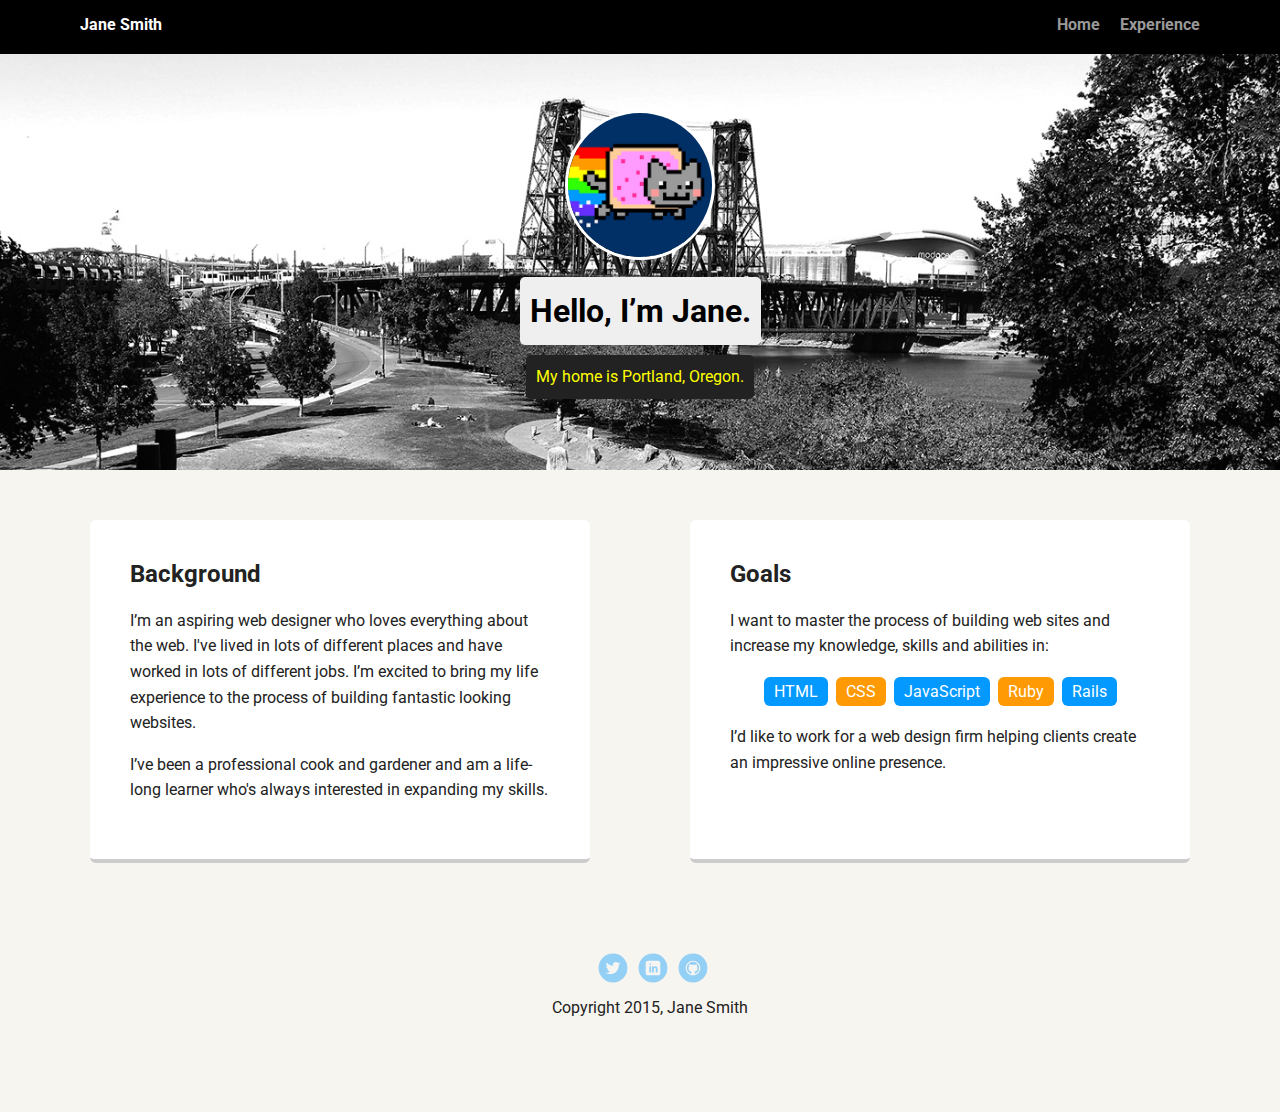
==== index.html @ 80c70e49 "step 1: commit project files" ====
<!doctype html>
<html lang="en">
<head>
  <meta charset="utf-8">
  <title>Jane Smith's Profile</title>
  <meta name="viewport" content="width=device-width, initial-scale=1.0">
  <link rel="stylesheet" href="styles.css">
  <link href="https://fonts.googleapis.com/css?family=Muli%7CRoboto:400,300,500,700,900" rel="stylesheet"></head>
  <body>

    <div class="main-nav">
        <ul class="nav">
          <li class="name">Jane Smith</li>
          <li><a href="#">Home</a></li>
          <li><a href="#">Experience</a></li>
        </ul>
    </div>

    <header>
      <img src="images/me.png" alt="Drawing of Jane Smith" class="profile-image">
      <h1 class="tag name">Hello, I’m Jane.</h1>
      <p class="tag location">My home is Portland, Oregon.</p>
    </header>

    <main class="flex">
      <div class="card">
        <h2>Background</h2>
        <p>I’m an aspiring web designer who loves everything about the web. I've lived in lots of different places and have worked in lots of different jobs. I’m excited to bring my life experience to the process of building fantastic looking websites.</p>
        <p>I’ve been a professional cook and gardener and am a life-long learner who's always interested in expanding my skills.</p>
      </div> 

      <div class="card">
        <h2>Goals</h2>
        <p>I want to master the process of building web sites and increase my knowledge, skills and abilities in:</p>
        <ul class="skills">
          <li>HTML</li>
          <li>CSS</li>
          <li>JavaScript</li>
          <li>Ruby</li>
          <li>Rails</li>
        </ul>
        <p>I’d like to work for a web design firm helping clients create an impressive online presence.</p>
      </div> 

    </main>
    <footer>
      <ul>
        <li><a href="#" class="social twitter">Twitter</a></li>
        <li><a href="#" class="social linkedin">LinkedIn</a></li>
        <li><a href="#" class="social github">Github</a></li>
      </ul>
      <p class="copyright">Copyright 2015, Jane Smith</p>
    </footer>
  </body>
  </html>
---- styles.css ----
/* Global Layout Set-up */
* { 
  box-sizing: border-box;
}
  
body {
  margin: 0;
  padding: 0;
  text-align: center;
  font-family: 'Roboto', sans-serif;
  color: #222;
  background: #f7f5f0;
}
/* Link Styles */

a {
  text-decoration: none;
  color: #999;
}
a:hover {
  color: #6633ff;
}

/* Section Styles */

.main-nav {
  width: 100%;
  background: black;
  min-height: 30px;
  padding: 10px;
  position: fixed;
  text-align: center;
}
.nav {
  display: flex;
  justify-content: space-around;
  font-weight: 700;
  list-style-type: none;
  margin: 0 auto;
  padding: 0;
}

.nav .name {
    display: block;
    margin-right: auto;
    color: white;
}
.nav li {
  padding: 5px 10px 10px 10px;
}
.nav a {
  transition: all .5s;
}
.nav a:hover {
  color: white
}

header {
  text-align: center;
  background: url('images/portland.jpg') no-repeat top center ;
  background-size: cover;
  overflow: hidden;
  padding-top: 60px;
}
header {
  line-height: 1.5;
}
header .profile-image {
  margin-top: 50px;
  width: 150px;
  height: 150px;
  border-radius: 50%;
  border: 3px solid white;
  transition: all .5s;
}
header .profile-image:hover {
  transform: scale(1.2) rotate(5deg);
}
.tag {
  background-color: #efefef;
  color: black;
  padding: 10px;
  border-radius: 5px;
  display: table;
  margin: 10px auto;
} 
.location {
  background-color: #222;
  color: yellow;
}
.card {
  margin: 30px;
  padding: 20px 40px 40px;
  max-width: 500px;
  text-align: left;
  background: #fff;
  border-bottom: 4px solid #ccc;
  border-radius: 6px;
  transition: all .5s;
}
.card:hover {
  border-color: #ff99ff;
}

ul.skills {
  padding: 0;
  text-align: center;
}

.skills li {
  border-radius: 6px;
  display: inline-block;
  background: #ff9904;
  color: white;
  padding: 5px 10px;
  margin: 2px;
}

.skills li:nth-child(odd) {
  background: #0399ff;
}

footer {
  width: 100%;
  min-height: 30px;
  padding: 20px 0 40px 20px;
}

footer .copyright {
  top: -8px;
  font-size: .75em;
}

footer ul {
  list-style-type: none;
  margin: 0;
  padding: 0;
}

footer ul li {
  display: inline-block;
}

a.social {
  display: inline-block;
  text-indent: -9999px;
  margin-left: 5px;
  width: 30px;
  height: 30px;
  background-size: 30px 30px;
  opacity: .4;
  transition: all .5s;
}
a.twitter {
  background-image: url(images/twitter.svg);
}
a.linkedin {
  background-image: url(images/linkedin.svg);
}
a.github {
  background-image: url(images/github.svg);
}
a.social:hover {
  opacity: 1;
}
.clearfix {
  clear: both;
}

/* Styles for larger screens */
@media screen and (min-width: 720px) {
  
  .flex {
      display: -ms-flexbox;      /* TWEENER - IE 10 */
      display: flex; 
      max-width: 1200px;
      -ms-flex-pack: distribute;
      justify-content: space-around;
      margin: 0 auto;
  }

  header {
    min-height: 470px;
  }

  .nav {
    max-width: 1200px;
    padding: 0 30px;
  }


  main {
    padding-top: 20px;
  }

  main p {
    line-height: 1.6em;
  }

  footer {
    font-size: 1.3em;
    max-width: 1200px;
    margin: 40px auto;
  }

}
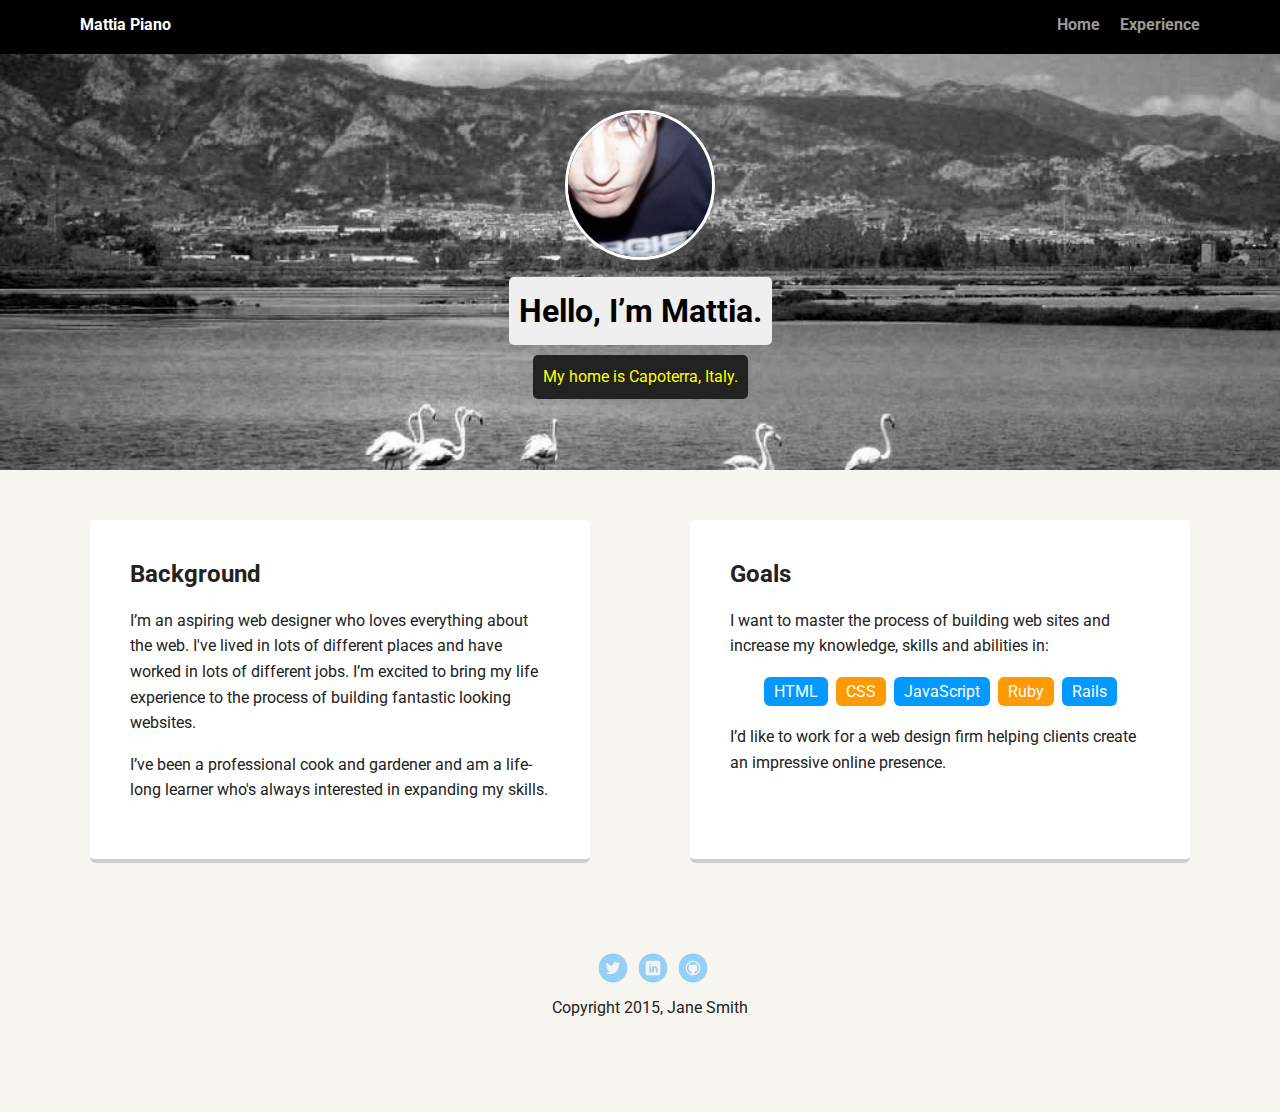
==== commit 75a6df4a: "add personal images" ====
--- a/index.html
+++ b/index.html
@@ -2,24 +2,24 @@
 <html lang="en">
 <head>
   <meta charset="utf-8">
-  <title>Jane Smith's Profile</title>
+  <title>Mattia Piano's Profile</title>
   <meta name="viewport" content="width=device-width, initial-scale=1.0">
   <link rel="stylesheet" href="styles.css">
   <link href="https://fonts.googleapis.com/css?family=Muli%7CRoboto:400,300,500,700,900" rel="stylesheet"></head>
   <body>
 
-    <div class="main-nav">
+  <div class="main-nav">
         <ul class="nav">
-          <li class="name">Jane Smith</li>
+          <li class="name">Mattia Piano</li>
           <li><a href="#">Home</a></li>
           <li><a href="#">Experience</a></li>
         </ul>
     </div>
 
     <header>
-      <img src="images/me.png" alt="Drawing of Jane Smith" class="profile-image">
-      <h1 class="tag name">Hello, I’m Jane.</h1>
-      <p class="tag location">My home is Portland, Oregon.</p>
+      <img src="images/me.jpg" alt="Drawing of Jane Smith" class="profile-image">
+      <h1 class="tag name">Hello, I’m Mattia.</h1>
+      <p class="tag location">My home is Capoterra, Italy.</p>
     </header>
 
     <main class="flex">
@@ -45,9 +45,9 @@
     </main>
     <footer>
       <ul>
-        <li><a href="#" class="social twitter">Twitter</a></li>
-        <li><a href="#" class="social linkedin">LinkedIn</a></li>
-        <li><a href="#" class="social github">Github</a></li>
+        <li><a href="https://twitter.com/intent/tweet?screen_name=hypnosdesign" class="social twitter">Twitter</a></li>
+        <li><a href="https://www.linkedin.com/in/mattia-p-a04a47b8" class="social linkedin">LinkedIn</a></li>
+        <li><a href="https://github.com/hypnosdesign" class="social github">Github</a></li>
       </ul>
       <p class="copyright">Copyright 2015, Jane Smith</p>
     </footer>
--- a/styles.css
+++ b/styles.css
@@ -57,7 +57,7 @@
 
 header {
   text-align: center;
-  background: url('images/portland.jpg') no-repeat top center ;
+  background: url('images/capoterra.jpg') no-repeat center center ;
   background-size: cover;
   overflow: hidden;
   padding-top: 60px;
@@ -99,7 +99,7 @@
   transition: all .5s;
 }
 .card:hover {
-  border-color: #ff99ff;
+  border-color: #1FA58A;
 }
 
 ul.skills {
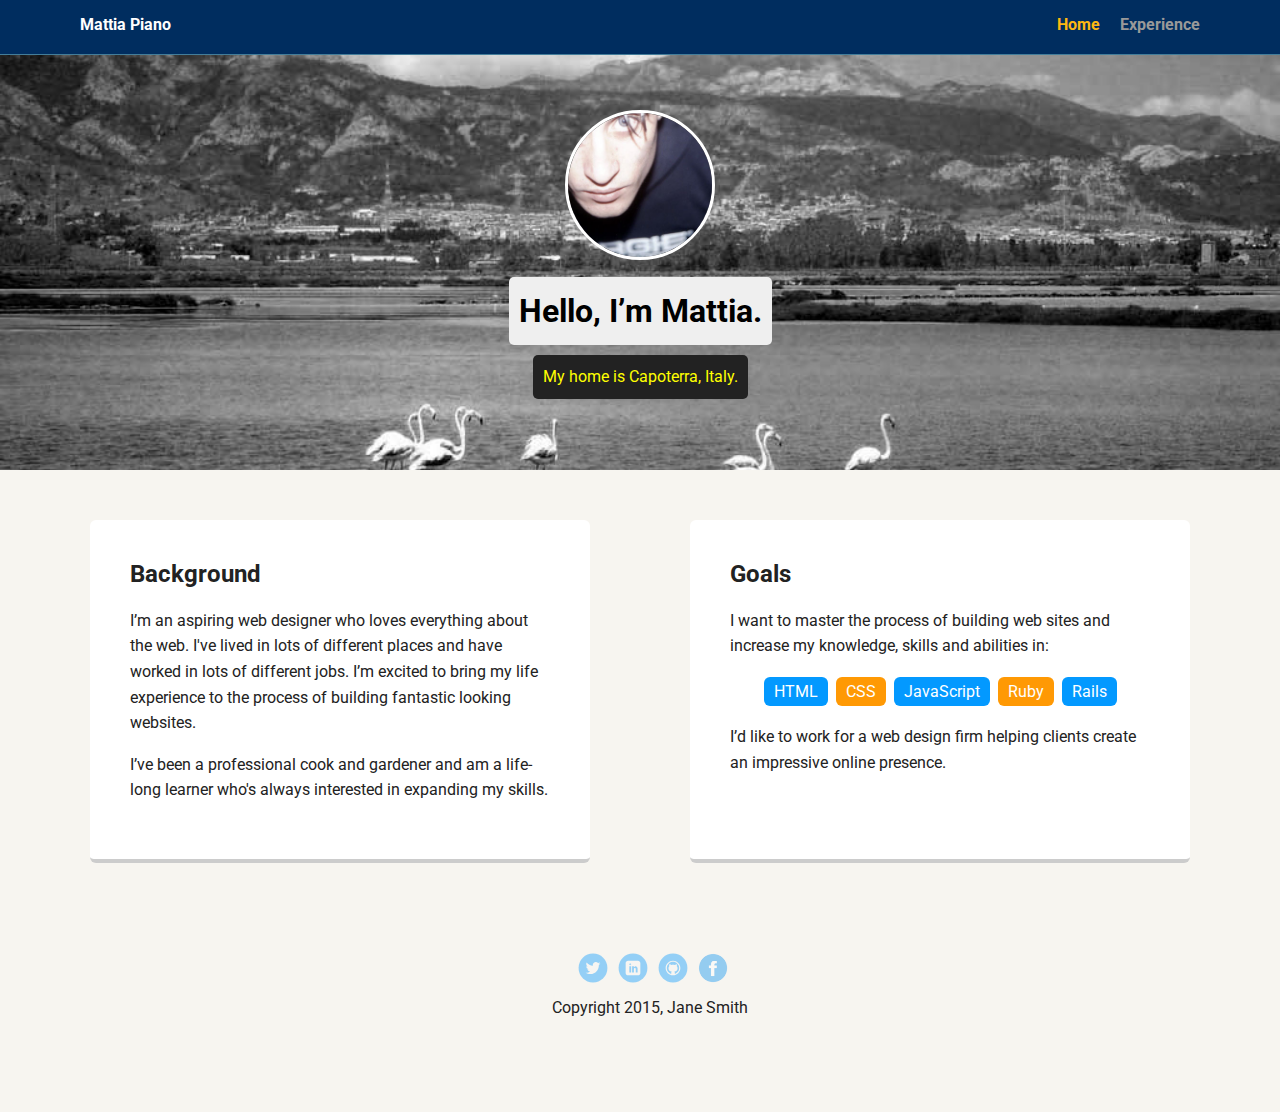
==== commit 98cb4973: "styling css | add page experience | add Facebook social icon" ====
--- a/index.html
+++ b/index.html
@@ -8,28 +8,28 @@
   <link href="https://fonts.googleapis.com/css?family=Muli%7CRoboto:400,300,500,700,900" rel="stylesheet"></head>
   <body>
 
-  <div class="main-nav">
+  <nav class="main-nav">
         <ul class="nav">
           <li class="name">Mattia Piano</li>
-          <li><a href="#">Home</a></li>
-          <li><a href="#">Experience</a></li>
+          <li><a href="index.html" class="selected">Home</a></li>
+          <li><a href="experience.html">Experience</a></li>
         </ul>
-    </div>
+    </nav>
 
     <header>
-      <img src="images/me.jpg" alt="Drawing of Jane Smith" class="profile-image">
+      <img src="images/me.jpg" alt="Photo of Mattia" class="profile-image">
       <h1 class="tag name">Hello, I’m Mattia.</h1>
       <p class="tag location">My home is Capoterra, Italy.</p>
     </header>
 
     <main class="flex">
-      <div class="card">
+      <article class="card">
         <h2>Background</h2>
         <p>I’m an aspiring web designer who loves everything about the web. I've lived in lots of different places and have worked in lots of different jobs. I’m excited to bring my life experience to the process of building fantastic looking websites.</p>
         <p>I’ve been a professional cook and gardener and am a life-long learner who's always interested in expanding my skills.</p>
-      </div> 
+      </article> 
 
-      <div class="card">
+      <article class="card">
         <h2>Goals</h2>
         <p>I want to master the process of building web sites and increase my knowledge, skills and abilities in:</p>
         <ul class="skills">
@@ -40,7 +40,7 @@
           <li>Rails</li>
         </ul>
         <p>I’d like to work for a web design firm helping clients create an impressive online presence.</p>
-      </div> 
+      </article> 
 
     </main>
     <footer>
@@ -48,6 +48,7 @@
         <li><a href="https://twitter.com/intent/tweet?screen_name=hypnosdesign" class="social twitter">Twitter</a></li>
         <li><a href="https://www.linkedin.com/in/mattia-p-a04a47b8" class="social linkedin">LinkedIn</a></li>
         <li><a href="https://github.com/hypnosdesign" class="social github">Github</a></li>
+        <li><a href="https://facebook.com/mattia.piano" class="social facebook">Facebook</a></li>
       </ul>
       <p class="copyright">Copyright 2015, Jane Smith</p>
     </footer>
--- a/styles.css
+++ b/styles.css
@@ -1,3 +1,11 @@
+/* Colors *********************
+    #002D5F - BLU
+    #437D9A - BLU SLAVATO
+    #7F8F23 - VERDE
+    #FEB811 - GIALLO
+    #FA161B - ROSSO
+********************************/
+
 /* Global Layout Set-up */
 * { 
   box-sizing: border-box;
@@ -11,26 +19,31 @@
   color: #222;
   background: #f7f5f0;
 }
+
 /* Link Styles */
 
 a {
   text-decoration: none;
   color: #999;
 }
-a:hover {
-  color: #6633ff;
+
+
+a:hover, a.selected {
+  color:  #FEB811;
 }
 
 /* Section Styles */
 
 .main-nav {
   width: 100%;
-  background: black;
+  background: #002D5F;
   min-height: 30px;
   padding: 10px;
   position: fixed;
   text-align: center;
-}
+  border-bottom: 1px solid #437D9A;
+}
+
 .nav {
   display: flex;
   justify-content: space-around;
@@ -51,9 +64,7 @@
 .nav a {
   transition: all .5s;
 }
-.nav a:hover {
-  color: white
-}
+
 
 header {
   text-align: center;
@@ -160,6 +171,10 @@
 a.github {
   background-image: url(images/github.svg);
 }
+a.facebook {
+  background-image: url(images/facebook1.png);
+}
+
 a.social:hover {
   opacity: 1;
 }
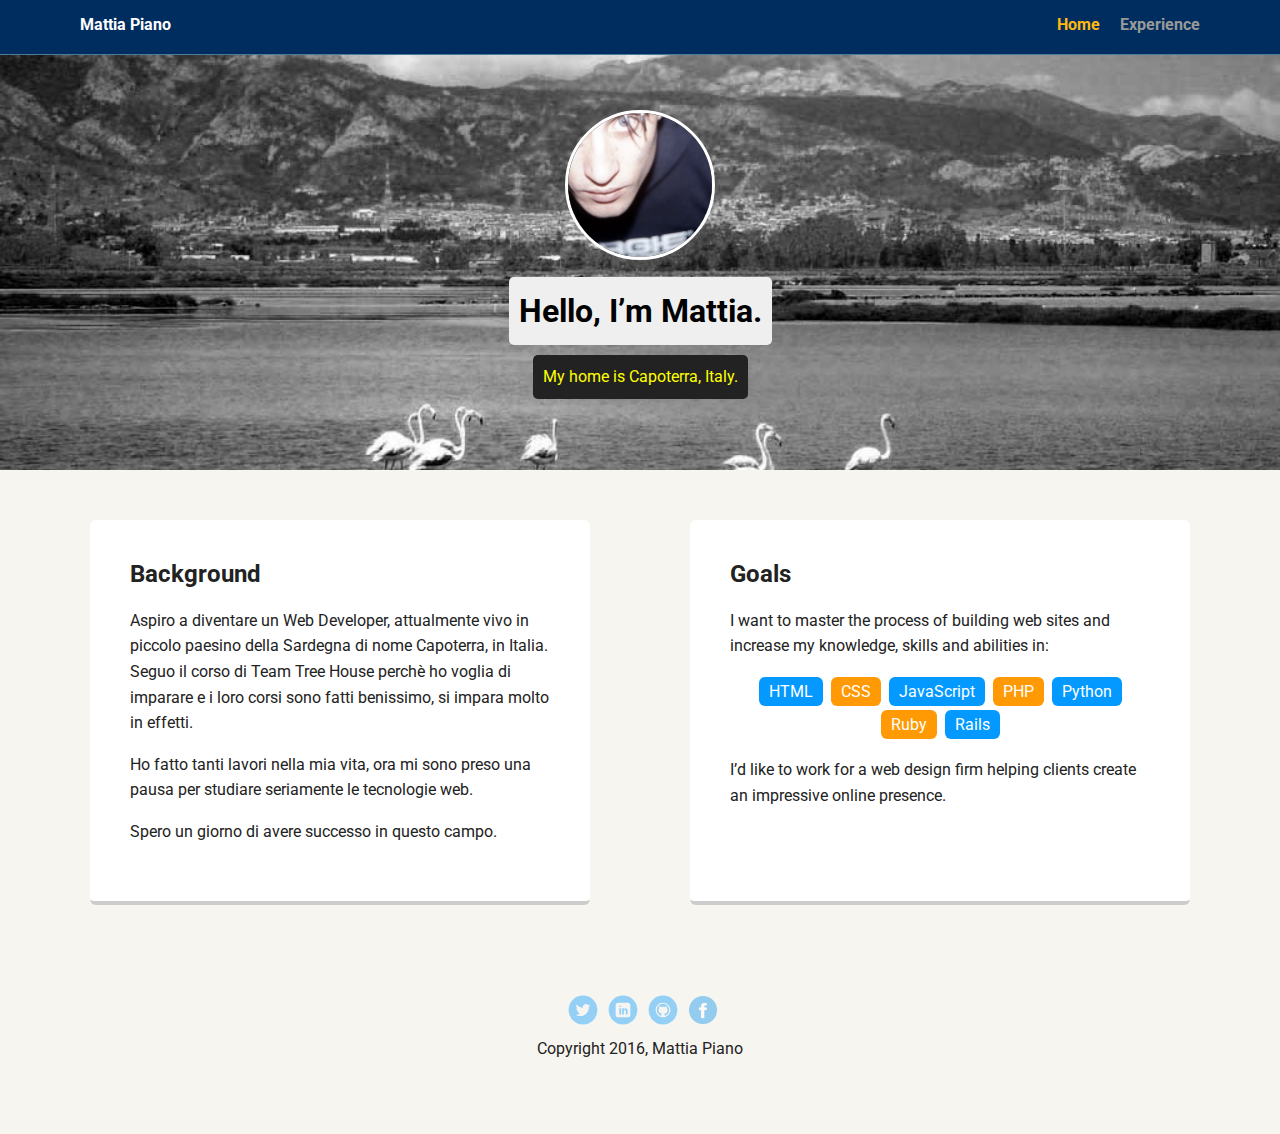
==== commit 93b2819a: "add image experience page" ====
--- a/index.html
+++ b/index.html
@@ -5,10 +5,10 @@
   <title>Mattia Piano's Profile</title>
   <meta name="viewport" content="width=device-width, initial-scale=1.0">
   <link rel="stylesheet" href="styles.css">
-  <link href="https://fonts.googleapis.com/css?family=Muli%7CRoboto:400,300,500,700,900" rel="stylesheet"></head>
+  <link href="https://fonts.googleapis.com/css?family=Muli%7CRoboto:400,300,500,700,900|Pacifico" rel="stylesheet"></head>
   <body>
 
-  <nav class="main-nav">
+    <nav class="main-nav">
         <ul class="nav">
           <li class="name">Mattia Piano</li>
           <li><a href="index.html" class="selected">Home</a></li>
@@ -25,8 +25,9 @@
     <main class="flex">
       <article class="card">
         <h2>Background</h2>
-        <p>I’m an aspiring web designer who loves everything about the web. I've lived in lots of different places and have worked in lots of different jobs. I’m excited to bring my life experience to the process of building fantastic looking websites.</p>
-        <p>I’ve been a professional cook and gardener and am a life-long learner who's always interested in expanding my skills.</p>
+        <p>Aspiro a diventare un Web Developer, attualmente vivo in piccolo paesino della Sardegna di nome Capoterra, in Italia. Seguo il corso di Team Tree House perchè ho voglia di imparare e i loro corsi sono fatti benissimo, si impara molto in effetti.</p>
+        <p>Ho fatto tanti lavori nella mia vita, ora mi sono preso una pausa per studiare seriamente le tecnologie web.</p>
+        <p>Spero un giorno di avere successo in questo campo.</p>
       </article> 
 
       <article class="card">
@@ -36,6 +37,8 @@
           <li>HTML</li>
           <li>CSS</li>
           <li>JavaScript</li>
+          <li>PHP</li>
+          <li>Python</li>
           <li>Ruby</li>
           <li>Rails</li>
         </ul>
@@ -50,7 +53,7 @@
         <li><a href="https://github.com/hypnosdesign" class="social github">Github</a></li>
         <li><a href="https://facebook.com/mattia.piano" class="social facebook">Facebook</a></li>
       </ul>
-      <p class="copyright">Copyright 2015, Jane Smith</p>
+      <p class="copyright">Copyright 2016, Mattia Piano </p>
     </footer>
   </body>
   </html>
--- a/styles.css
+++ b/styles.css
@@ -34,7 +34,7 @@
 
 /* Section Styles */
 
-.main-nav {
+nav {
   width: 100%;
   background: #002D5F;
   min-height: 30px;
@@ -113,6 +113,31 @@
   border-color: #1FA58A;
 }
 
+#curriculum {
+  max-width: 480px;
+  margin: 0 auto;
+  padding: 10px;
+  text-align: center;
+}
+
+#curriculum ul {
+  list-style: none;
+  margin: 0;
+  padding: 0;
+}
+
+.tech-image {
+  margin: 2em;
+}
+p.lead {
+  font-family: Pacifico, cursive;
+  font-size: 3em;
+  line-height: 1.2em;
+  margin-top: 20px;
+  padding: 10px;
+  text-align: center;
+}
+
 ul.skills {
   padding: 0;
   text-align: center;
@@ -134,7 +159,7 @@
 footer {
   width: 100%;
   min-height: 30px;
-  padding: 20px 0 40px 20px;
+  padding: 20px 0;
 }
 
 footer .copyright {
@@ -146,6 +171,7 @@
   list-style-type: none;
   margin: 0;
   padding: 0;
+  text-align: center;;
 }
 
 footer ul li {
@@ -212,6 +238,23 @@
     line-height: 1.6em;
   }
 
+  #curriculum {
+  float: left;
+  max-width: 50%;
+  padding: 10px;
+  margin: 0;
+  text-align: left;
+}
+
+.tech-image {
+  float: left;
+  margin: 3em;
+  max-width: 100%;
+}
+p.lead {
+  text-align: center;
+}
+
   footer {
     font-size: 1.3em;
     max-width: 1200px;
